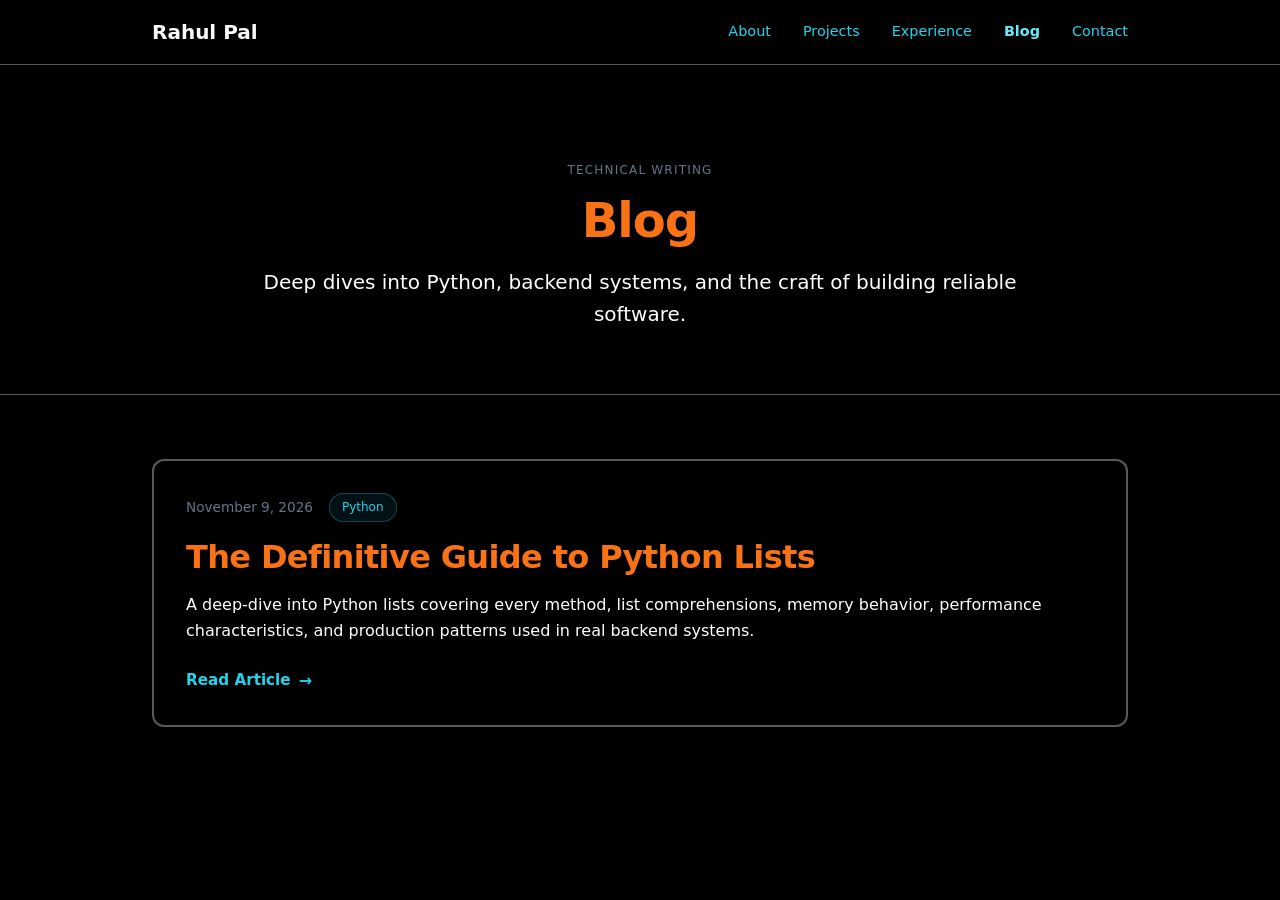
==== blog.html @ 5ddc8ff9 "Initial commit: pure HTML/CSS portfolio with comprehensive blog" ====
<!--
==============================================
FILE: blog.html
DESCRIPTION: Blog listing page matching the main site design
==============================================
-->
<!DOCTYPE html>
<html lang="en">
<head>
  <meta charset="UTF-8">
  <meta name="viewport" content="width=device-width, initial-scale=1.0">
  <meta name="description" content="Technical articles on Python, backend development, and software engineering by Rahul Pal">
  <title>Blog | Rahul Pal</title>
  <link rel="stylesheet" href="style.css">
</head>
<body>
  
  <!-- ============================================
       NAVIGATION BAR (Same as index.html)
       ============================================ -->
  <header class="main-header">
    <nav class="nav-container">
      <div class="logo">Rahul Pal</div>
      <div class="nav-links">
        <a href="index.html">About</a>
        <a href="index.html#projects">Projects</a>
        <a href="index.html#experience">Experience</a>
        <a href="blog.html" class="active">Blog</a>
        <a href="index.html#contact">Contact</a>
      </div>
    </nav>
  </header>

  <!-- ============================================
       BLOG HEADER SECTION
       ============================================ -->
  <section class="blog-hero">
    <div class="blog-hero-content">
      <p class="section-label">Technical Writing</p>
      <h1 class="blog-title">Blog</h1>
      <p class="blog-subtitle">
        Deep dives into Python, backend systems, and the craft of building reliable software.
      </p>
    </div>
  </section>

  <!-- ============================================
       BLOG POSTS LIST
       ============================================ -->
  <div class="main-content">
    <section class="blog-section">
      
      <!-- Blog Post Card 1 -->
      <a href="blog/blog-lists.html" class="blog-card-link">
        <article class="card blog-card">
          <div class="blog-card-content">
            <div class="blog-card-meta">
              <span class="blog-date">November 9, 2026</span>
              <span class="blog-category">Python</span>
            </div>
            
            <h2 class="blog-card-title">The Definitive Guide to Python Lists</h2>
            
            <p class="blog-card-desc">
              A deep-dive into Python lists covering every method, list comprehensions, 
              memory behavior, performance characteristics, and production patterns used 
              in real backend systems.
            </p>
            
            <div class="blog-card-footer">
              <span class="read-more">Read Article</span>
              <span class="arrow">→</span>
            </div>
          </div>
        </article>
      </a>

      <!-- Future Blog Post Card (Template) -->
      <!--
      <a href="blog/future-post.html" class="blog-card-link">
        <article class="card blog-card">
          <div class="blog-card-content">
            <div class="blog-card-meta">
              <span class="blog-date">Date</span>
              <span class="blog-category">Category</span>
            </div>
            
            <h2 class="blog-card-title">Post Title</h2>
            
            <p class="blog-card-desc">
              Description of the blog post.
            </p>
            
            <div class="blog-card-footer">
              <span class="read-more">Read Article</span>
              <span class="arrow">→</span>
            </div>
          </div>
        </article>
      </a>
      -->

    </section>
  </div>

  <script src="script.js"></script>
</body>
</html>
---- style.css ----
/*
==============================================
FILE: style.css
DESCRIPTION: White text, centered quote, tangerine headers, cyan featured label
==============================================
*/

:root {
  --color-tangerine: #F97316;
  --color-tangerine-light: #FB923C;
  --color-primary: #F8FAFC;
  --color-secondary: #CBD5E1;
  --color-tertiary: #94A3B8;
  --color-muted: #64748B;
  --color-cyan: #22D3EE;
  --color-cyan-light: #67E8F9;
  
  /* PITCH BLACK & BOLDER WHITE BORDERS */
  --bg-dark: #000000;
  --border-white: rgba(255, 255, 255, 0.35);
  --border-white-hover: var(--color-tangerine);
}

* { 
  box-sizing: border-box; 
  margin: 0; 
  padding: 0; 
}

body {
  background: var(--bg-dark);
  color: #FFFFFF; /* Pure white text */
  font-family: system-ui, -apple-system, BlinkMacSystemFont, 'Segoe UI', Roboto, sans-serif;
  line-height: 1.6;
  overflow-x: hidden;
  overflow-wrap: break-word;
}

html { scroll-behavior: smooth; }

a { text-decoration: none; transition: all 0.2s ease; }

/* ============================================
   NAVIGATION BAR
   ============================================ */
.main-header {
  position: sticky;
  top: 0;
  background: rgba(0, 0, 0, 0.9);
  backdrop-filter: blur(12px);
  -webkit-backdrop-filter: blur(12px);
  border-bottom: 1px solid var(--border-white);
  z-index: 1000;
  padding: 1rem 0;
}

.nav-container {
  max-width: 64rem;
  margin: 0 auto;
  padding: 0 1.5rem;
  display: flex;
  justify-content: space-between;
  align-items: center;
}

.logo {
  font-size: 1.25rem;
  font-weight: 700;
  color: var(--color-primary);
}

.nav-links {
  display: flex;
  gap: 2rem;
}

.nav-links a {
  color: var(--color-cyan);
  font-size: 0.9rem;
  font-weight: 500;
}

.nav-links a:hover {
  color: var(--color-cyan-light);
}

/* ============================================
   LANDING SECTION
   ============================================ */
.landing-section {
  min-height: 100svh;
  min-height: 100vh;
  display: flex;
  flex-direction: column;
  align-items: center;
  justify-content: center;
  gap: 3.5rem;
  padding: 4rem 1.5rem;
}

.hero-content { 
  text-align: center; 
  max-width: 56rem; 
  margin: 0 auto; 
}

.hero-title {
  font-size: clamp(2.5rem, 8vw, 6rem);
  font-weight: 700;
  letter-spacing: -0.02em;
  margin-bottom: 1.5rem;
  color: var(--color-tangerine);
  line-height: 1.1;
}

.hero-subtitle {
  font-size: clamp(1.1rem, 3vw, 1.5rem);
  color: #FFFFFF; /* White text */
  font-weight: 300;
  letter-spacing: -0.02em;
}

/* CENTERED QUOTE - NO BACKGROUND */
.quote-container {
  max-width: 48rem;
  margin: 0 auto;
  display: flex;
  flex-direction: column;
  align-items: center;
  gap: 2.5rem;
  width: 100%;
}

.quote-block {
  max-width: 36rem;
  margin: 0 auto;
  border-left: 3px solid var(--color-tangerine);
  padding: 1rem 1.5rem;
  text-align: left;
  /* No background - transparent */
  border-radius: 0;
}

.quote-text {
  font-size: clamp(1rem, 2.5vw, 1.25rem);
  color: #FFFFFF; /* White text */
  line-height: 1.6;
  font-weight: 300;
  font-style: italic;
}

.quote-author {
  font-size: 0.875rem;
  color: var(--color-muted);
  margin-top: 0.75rem;
  font-style: normal;
  letter-spacing: 0.02em;
}

.animated-arrow { animation: bounce-slow 2s ease-in-out infinite; }
.arrow-icon { width: 2rem; height: 2rem; color: var(--color-tangerine); transition: color 0.2s ease; }
.animated-arrow:hover .arrow-icon { color: var(--color-tangerine-light); }

@keyframes bounce-slow {
  0%, 100% { transform: translateY(0); }
  50% { transform: translateY(8px); }
}

/* ============================================
   MAIN CONTENT LAYOUT
   ============================================ */
.main-content {
  max-width: 64rem;
  margin: 0 auto;
  padding: 0 1.5rem;
  width: 100%;
}

.section-block {
  padding-top: 3rem;
  padding-bottom: 5rem;
  border-bottom: 1px solid var(--border-white);
}

.section-label {
  font-size: 0.75rem;
  text-transform: uppercase;
  letter-spacing: 0.1em;
  color: var(--color-muted);
  margin-bottom: 0.75rem;
  font-weight: 500;
}

.section-heading {
  font-size: clamp(1.75rem, 4vw, 2.25rem);
  font-weight: 700;
  margin-bottom: 2rem;
  letter-spacing: -0.02em;
  color: #FFFFFF; /* White heading */
}

.section-intro {
  color: #FFFFFF; /* White text */
  margin-bottom: 3rem;
  max-width: 42rem;
  line-height: 1.6;
}

/* ============================================
   CARDS (Bolder White Borders, Tangerine on Hover)
   ============================================ */
.expertise-grid, .achievements-grid {
  display: grid;
  grid-template-columns: 1fr;
  gap: 1.5rem;
}

.card {
  background: #000000;
  border: 2px solid var(--border-white);
  border-radius: 0.75rem;
  padding: 2rem;
  transition: all 0.3s ease;
}

.card:hover {
  border-color: var(--border-white-hover);
  transform: translateY(-2px);
}

/* EXPERTISE CARD HEADERS IN TANGERINE */
.card-title {
  font-weight: 600;
  font-size: 1.125rem;
  margin-bottom: 0.75rem;
  color: var(--color-tangerine); /* Tangerine color */
}

.card-text {
  color: #FFFFFF; /* White text */
  font-size: 0.9rem;
  line-height: 1.6;
}

/* ============================================
   FEATURED PROJECT
   ============================================ */
.featured-project { margin-bottom: 2rem; }
.card-inner { padding: 2rem; }

/* FEATURED LABEL IN CYAN */
.featured-label {
  font-size: 0.75rem;
  text-transform: uppercase;
  letter-spacing: 0.1em;
  color: var(--color-cyan); /* Cyan color */
  margin-bottom: 1rem;
  font-weight: 600;
}

/* FEATURED TITLE IN TANGERINE */
.featured-title {
  font-size: clamp(1.5rem, 4vw, 1.875rem);
  font-weight: 700;
  margin-bottom: 1.25rem;
  letter-spacing: -0.02em;
  color: var(--color-tangerine); /* Tangerine color */
}

.featured-desc {
  color: #FFFFFF; /* White text */
  margin-bottom: 2rem;
  line-height: 1.6;
}

.text-secondary { color: #FFFFFF; }

.feature-list {
  display: grid;
  grid-template-columns: 1fr;
  gap: 1rem;
  margin-bottom: 2.5rem;
  font-size: 0.9rem;
  color: #FFFFFF; /* White text */
  list-style: none;
}

.bullet { color: var(--color-tangerine); font-weight: 700; margin-right: 0.5rem; }

/* ============================================
   TECH TAGS (CYAN PILL STYLE)
   ============================================ */
.tech-tags {
  display: flex;
  flex-wrap: wrap;
  gap: 0.5rem;
  margin-bottom: 2rem;
}

.tag {
  padding: 0.4rem 1rem;
  background: rgba(34, 211, 238, 0.08);
  color: var(--color-cyan);
  font-size: 0.8rem;
  font-weight: 500;
  border-radius: 9999px;
  border: 1px solid rgba(34, 211, 238, 0.3);
  transition: all 0.2s ease;
}

.tag:hover {
  background: rgba(34, 211, 238, 0.15);
  border-color: var(--color-cyan);
}

/* ============================================
   BUTTONS
   ============================================ */
.btn {
  display: inline-flex;
  align-items: center;
  justify-content: center;
  padding: 0.75rem 1.5rem;
  border-radius: 0.5rem;
  font-weight: 600;
  font-size: 0.9rem;
  transition: all 0.2s ease;
  text-align: center;
}

.btn-primary {
  background: var(--color-tangerine);
  color: #000000;
  border: 2px solid var(--color-tangerine);
}

.btn-primary:hover {
  background: var(--color-tangerine-light);
  border-color: var(--color-tangerine-light);
  color: #000000;
}

.btn-secondary {
  border: 2px solid var(--border-white);
  color: #FFFFFF; /* White text */
  background: transparent;
}

.btn-secondary:hover {
  border-color: var(--border-white-hover);
  color: #FFFFFF;
}

.project-links { display: flex; gap: 1rem; flex-wrap: wrap; }

/* ============================================
   EXPERIENCE
   ============================================ */
.experience-list { display: flex; flex-direction: column; gap: 3rem; }

.experience-item {
  display: grid;
  grid-template-columns: 1fr;
  gap: 1rem;
}

.experience-meta { 
  grid-column: span 1; 
  padding-bottom: 1rem;
  border-bottom: 1px solid var(--border-white);
}

.meta-date { font-size: 0.9rem; color: #FFFFFF; font-weight: 600; }
.meta-location { font-size: 0.85rem; color: var(--color-muted); margin-top: 0.25rem; }

.job-title { font-weight: 700; font-size: 1.25rem; margin-bottom: 0.25rem; color: var(--color-tangerine); }
.company-name { font-size: 0.95rem; color: #FFFFFF; margin-bottom: 1rem; font-weight: 500; }
.job-desc { color: #FFFFFF; font-size: 0.9rem; line-height: 1.6; margin-bottom: 1rem; }

/* ============================================
   ACHIEVEMENTS
   ============================================ */
.achievement-card { text-align: center; }

.achievement-stat {
  font-size: clamp(2.5rem, 6vw, 3.5rem);
  font-weight: 700;
  color: var(--color-tangerine);
  margin-bottom: 0.5rem;
  letter-spacing: -0.02em;
}

.achievement-desc { font-size: 0.9rem; color: #FFFFFF; line-height: 1.5; }

/* ============================================
   CTA SECTION
   ============================================ */
.cta-section { text-align: center; margin-bottom: 2rem; border-bottom: none; }

.cta-links {
  display: flex;
  gap: 1rem;
  justify-content: center;
  flex-wrap: wrap;
  margin-bottom: 2rem;
}

.contact-info { font-size: 0.9rem; color: var(--color-muted); margin-top: 2rem; }

/* ============================================
   RESPONSIVE BREAKPOINTS
   ============================================ */

@media (min-width: 768px) {
  .expertise-grid { grid-template-columns: repeat(3, 1fr); }
  .achievements-grid { grid-template-columns: repeat(2, 1fr); }
  .feature-list { grid-template-columns: repeat(2, 1fr); }
  
  .experience-item { 
    grid-template-columns: 1fr 3fr; 
    gap: 2rem;
  }
  .experience-meta { 
    border-bottom: none; 
    padding-bottom: 0;
  }
  
  .card-inner { padding: 3rem; }
  .section-block { padding-top: 5rem; padding-bottom: 7rem; }
}

@media (max-width: 480px) {
  .nav-container { flex-direction: column; gap: 1rem; }
  .nav-links { gap: 1rem; flex-wrap: wrap; justify-content: center; }
  
  .landing-section { gap: 2.5rem; padding: 3rem 1rem; }
  .main-content { padding: 0 1rem; }
  
  .card { padding: 1.5rem; }
  .card-inner { padding: 1.5rem; }
  
  .quote-block { 
    max-width: 100%; 
    padding: 0.75rem 1rem;
  }
  
  .project-links { flex-direction: column; width: 100%; }
  .btn { width: 100%; }
  
  .cta-links { flex-direction: column; width: 100%; }
}

/* ============================================
   BLOG PAGE STYLES
   ============================================ */

/* Blog Hero Section */
.blog-hero {
  padding: 6rem 1.5rem 4rem;
  text-align: center;
  border-bottom: 1px solid var(--border-white);
}

.blog-hero-content {
  max-width: 48rem;
  margin: 0 auto;
}

.blog-title {
  font-size: clamp(2.5rem, 6vw, 4rem);
  font-weight: 700;
  color: var(--color-tangerine);
  margin-bottom: 1rem;
  letter-spacing: -0.02em;
}

.blog-subtitle {
  font-size: clamp(1rem, 2.5vw, 1.25rem);
  color: #FFFFFF;
  font-weight: 300;
  line-height: 1.6;
}

/* Blog Section */
.blog-section {
  padding: 4rem 0;
}

/* Blog Card Link (removes default link styling) */
.blog-card-link {
  text-decoration: none;
  color: inherit;
  display: block;
  margin-bottom: 2rem;
}

.blog-card-link:last-child {
  margin-bottom: 0;
}

/* Blog Card */
.blog-card {
  cursor: pointer;
}

.blog-card-content {
  display: flex;
  flex-direction: column;
  gap: 1rem;
}

/* Blog Card Meta (Date + Category) */
.blog-card-meta {
  display: flex;
  align-items: center;
  gap: 1rem;
  flex-wrap: wrap;
}

.blog-date {
  font-size: 0.85rem;
  color: var(--color-muted);
  font-weight: 500;
}

.blog-category {
  padding: 0.25rem 0.75rem;
  background: rgba(34, 211, 238, 0.08);
  color: var(--color-cyan);
  font-size: 0.75rem;
  font-weight: 500;
  border-radius: 9999px;
  border: 1px solid rgba(34, 211, 238, 0.3);
}

/* Blog Card Title */
.blog-card-title {
  font-size: clamp(1.5rem, 3.5vw, 2rem);
  font-weight: 700;
  color: var(--color-tangerine);
  letter-spacing: -0.02em;
  line-height: 1.2;
  transition: color 0.2s ease;
}

.blog-card:hover .blog-card-title {
  color: var(--color-tangerine-light);
}

/* Blog Card Description */
.blog-card-desc {
  font-size: 1rem;
  color: #FFFFFF;
  line-height: 1.6;
}

/* Blog Card Footer */
.blog-card-footer {
  display: flex;
  align-items: center;
  gap: 0.5rem;
  margin-top: 0.5rem;
}

.read-more {
  color: var(--color-cyan);
  font-weight: 600;
  font-size: 0.95rem;
  transition: color 0.2s ease;
}

.blog-card:hover .read-more {
  color: var(--color-cyan-light);
}

.blog-card-footer .arrow {
  color: var(--color-cyan);
  font-weight: 700;
  transition: transform 0.2s ease, color 0.2s ease;
}

.blog-card:hover .blog-card-footer .arrow {
  color: var(--color-cyan-light);
  transform: translateX(4px);
}

/* Active nav link */
.nav-links a.active {
  color: var(--color-cyan-light);
  font-weight: 600;
}

/* Responsive adjustments for blog */
@media (max-width: 480px) {
  .blog-hero {
    padding: 4rem 1rem 3rem;
  }
  
  .blog-section {
    padding: 3rem 0;
  }
  
  .blog-card {
    padding: 1.5rem;
  }
  
  .blog-card-meta {
    gap: 0.75rem;
  }
}
/* ============================================
   BLOG POST SPECIFIC STYLES
   ============================================ */

/* Smaller blog title */
.blog-title {
  font-size: clamp(2rem, 5vw, 3rem);
  font-weight: 700;
  color: var(--color-tangerine);
  margin-bottom: 1rem;
  letter-spacing: -0.02em;
  line-height: 1.2;
}

/* Table of Contents - cyan, no underline */
.toc-list {
  list-style: none;
  padding: 0;
  margin: 1.5rem 0;
  display: flex;
  flex-direction: column;
  gap: 0.75rem;
}

.toc-list li {
  padding-left: 1rem;
  border-left: 2px solid var(--border-white);
  transition: border-color 0.2s ease;
}

.toc-list li:hover {
  border-left-color: var(--color-cyan);
}

.toc-list a {
  color: var(--color-cyan);
  text-decoration: none;
  font-size: 0.95rem;
  font-weight: 500;
  transition: color 0.2s ease;
}

.toc-list a:hover {
  color: var(--color-cyan-light);
}

/* Horizontal rules with gap on both sides */
.prose hr {
  border: none;
  border-top: 1px solid var(--border-white);
  margin: 3rem 2rem;
}

@media (max-width: 480px) {
  .prose hr {
    margin: 2rem 1rem;
  }
}

/* ============================================
   ENHANCED SPACING FOR BLOCKQUOTES & TABLES
   ============================================ */

/* Blockquotes - more breathing room */
.prose blockquote {
  border-left: 3px solid var(--color-tangerine);
  padding: 1.25rem 1.5rem;
  margin: 2.5rem 0;
  color: var(--color-tertiary);
  font-style: italic;
  background: rgba(249, 115, 22, 0.03);
  border-radius: 0 0.5rem 0.5rem 0;
}

.prose blockquote p {
  margin-bottom: 0;
}

.prose blockquote strong {
  color: var(--color-tangerine);
  font-style: normal;
}

/* Enhanced table spacing and borders */
.prose table {
  width: 100%;
  border-collapse: collapse;
  margin: 2.5rem 0;
  font-size: 0.9rem;
  border: 2px solid var(--border-white);
  border-radius: 0.5rem;
  overflow: hidden;
  box-shadow: 0 2px 8px rgba(0, 0, 0, 0.2);
}

.prose th {
  background: rgba(249, 115, 22, 0.08);
  color: var(--color-tangerine);
  padding: 1rem 1.25rem;
  text-align: left;
  border: 1px solid var(--border-white);
  font-weight: 600;
  font-size: 0.85rem;
  text-transform: uppercase;
  letter-spacing: 0.05em;
}

.prose td {
  padding: 0.875rem 1.25rem;
  border: 1px solid var(--border-white);
  color: #FFFFFF;
  line-height: 1.5;
}

.prose tr:nth-child(even) td {
  background: rgba(255, 255, 255, 0.02);
}

.prose tr:hover td {
  background: rgba(249, 115, 22, 0.03);
}

/* ============================================
   SYNTAX HIGHLIGHTING (VSCode Python Theme)
   ============================================ */

/* Code blocks - card style */
.prose pre {
  background: #1E1E1E; /* VSCode dark background */
  border: 2px solid var(--border-white);
  border-left: 4px solid var(--color-tangerine);
  border-radius: 0.5rem;
  padding: 1.5rem;
  margin: 2rem 0;
  overflow-x: auto;
  box-shadow: 0 4px 12px rgba(0, 0, 0, 0.4);
}

.prose pre code {
  color: #D4D4D4; /* Default text color */
  background: transparent;
  padding: 0;
  border: none;
  font-size: 0.875rem;
  line-height: 1.7;
  font-family: 'Courier New', 'Monaco', 'Consolas', monospace;
}

/* Inline code */
.prose code {
  color: var(--color-cyan);
  background: rgba(34, 211, 238, 0.08);
  padding: 0.2rem 0.5rem;
  border-radius: 0.25rem;
  font-size: 0.875em;
  font-family: 'Courier New', 'Monaco', 'Consolas', monospace;
  border: 1px solid rgba(34, 211, 238, 0.2);
}

/* Syntax highlighting colors (VSCode Python theme) */
.hljs-comment,
.hljs-quote {
  color: #6A9955; /* Green for comments */
  font-style: italic;
}

.hljs-keyword,
.hljs-selector-tag,
.hljs-literal,
.hljs-type {
  color: #569CD6; /* Blue for keywords (if, for, def, class, etc.) */
}

.hljs-function,
.hljs-title,
.hljs-section {
  color: #DCDCAA; /* Yellow for function names */
}

.hljs-string,
.hljs-doctag {
  color: #CE9178; /* Orange for strings */
}

.hljs-number,
.hljs-literal {
  color: #B5CEA8; /* Light green for numbers */
}

.hljs-built_in {
  color: #4EC9B0; /* Teal for built-in functions (print, len, etc.) */
}

.hljs-variable,
.hljs-template-variable {
  color: #9CDCFE; /* Light blue for variables */
}

.hljs-attr,
.hljs-attribute {
  color: #9CDCFE; /* Light blue for attributes */
}

.hljs-symbol,
.hljs-bullet {
  color: #D7BA7D; /* Gold for symbols */
}

.hljs-meta {
  color: #9B9B9B; /* Gray for meta information */
}

.hljs-params {
  color: #9CDCFE; /* Light blue for parameters */
}

/* Email icon link */
.email-icon-link {
  display: inline-flex;
  align-items: center;
  justify-content: center;
  width: 3.5rem;
  height: 3.5rem;
  margin-top: 1.5rem;
  color: var(--color-tangerine);
  background: rgba(249, 115, 22, 0.08);
  border: 2px solid var(--color-tangerine);
  border-radius: 50%;
  transition: all 0.3s ease;
}

.email-icon-link:hover {
  background: var(--color-tangerine);
  color: #000000;
  transform: translateY(-2px);
  box-shadow: 0 4px 12px rgba(249, 115, 22, 0.3);
}

.email-icon {
  width: 1.5rem;
  height: 1.5rem;
}

/* Responsive adjustments */
@media (max-width: 768px) {
  .prose table {
    font-size: 0.8rem;
  }
  
  .prose th,
  .prose td {
    padding: 0.625rem 0.875rem;
  }
  
  .prose pre {
    padding: 1rem;
    font-size: 0.8rem;
  }
  
  .prose blockquote {
    padding: 1rem 1.25rem;
    margin: 2rem 0;
  }
}
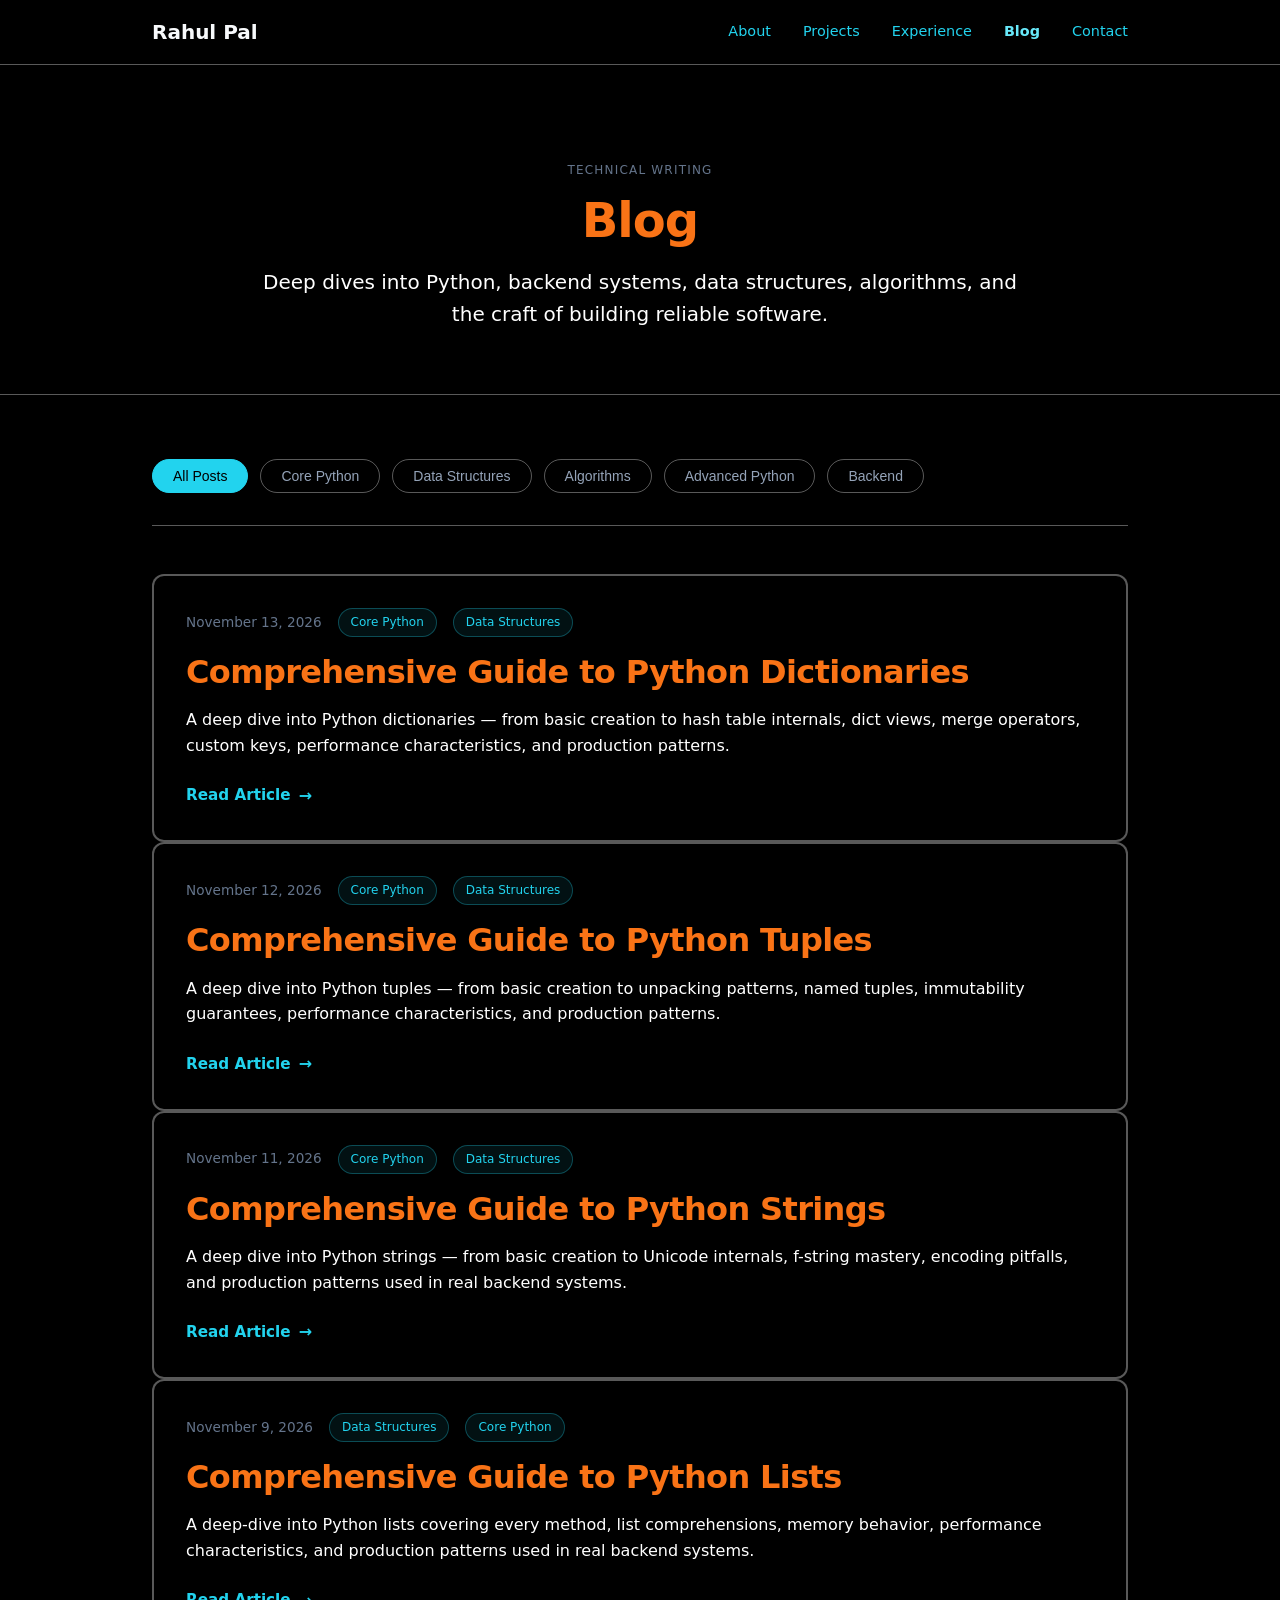
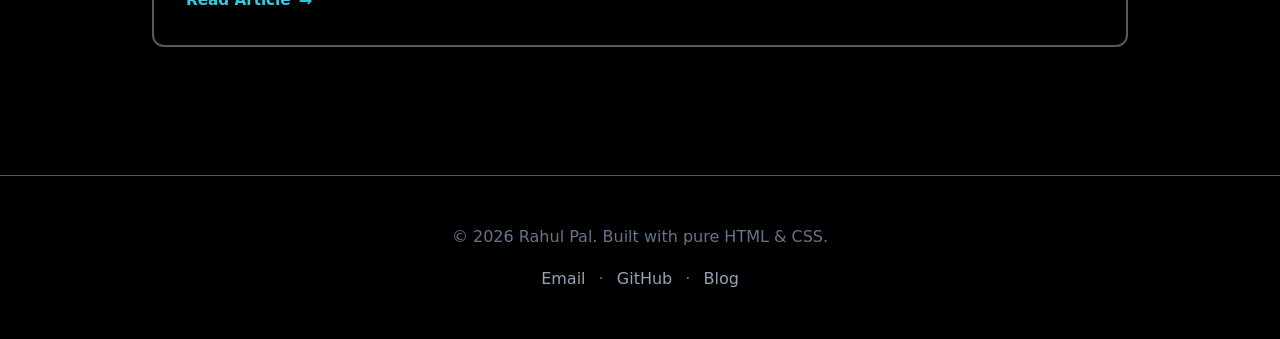
==== commit ef1fa620: "feat: add comprehensive guides for Strings, Tuples, and Dictionaries; update blog index and homepage" ====
--- a/blog.html
+++ b/blog.html
@@ -1,7 +1,7 @@
 <!--
 ==============================================
 FILE: blog.html
-DESCRIPTION: Blog listing page matching the main site design
+DESCRIPTION: Blog listing with category filters
 ==============================================
 -->
 <!DOCTYPE html>
@@ -9,14 +9,14 @@
 <head>
   <meta charset="UTF-8">
   <meta name="viewport" content="width=device-width, initial-scale=1.0">
-  <meta name="description" content="Technical articles on Python, backend development, and software engineering by Rahul Pal">
+  <meta name="description" content="Technical articles on Python, backend development, data structures, and algorithms by Rahul Pal">
   <title>Blog | Rahul Pal</title>
   <link rel="stylesheet" href="style.css">
 </head>
 <body>
   
   <!-- ============================================
-       NAVIGATION BAR (Same as index.html)
+       NAVIGATION BAR
        ============================================ -->
   <header class="main-header">
     <nav class="nav-container">
@@ -39,70 +39,153 @@
       <p class="section-label">Technical Writing</p>
       <h1 class="blog-title">Blog</h1>
       <p class="blog-subtitle">
-        Deep dives into Python, backend systems, and the craft of building reliable software.
+        Deep dives into Python, backend systems, data structures, algorithms, and the craft of building reliable software.
       </p>
     </div>
   </section>
 
   <!-- ============================================
-       BLOG POSTS LIST
+       CATEGORY FILTERS
        ============================================ -->
   <div class="main-content">
     <section class="blog-section">
       
-      <!-- Blog Post Card 1 -->
-      <a href="blog/blog-lists.html" class="blog-card-link">
-        <article class="card blog-card">
-          <div class="blog-card-content">
-            <div class="blog-card-meta">
-              <span class="blog-date">November 9, 2026</span>
-              <span class="blog-category">Python</span>
+      <!-- Category Filter Buttons -->
+      <div class="category-filter">
+        <button class="filter-btn active" data-category="all">All Posts</button>
+        <button class="filter-btn" data-category="core-python">Core Python</button>
+        <button class="filter-btn" data-category="data-structures">Data Structures</button>
+        <button class="filter-btn" data-category="algorithms">Algorithms</button>
+        <button class="filter-btn" data-category="advanced-python">Advanced Python</button>
+        <button class="filter-btn" data-category="backend">Backend</button>
+      </div>
+
+      <!-- ============================================
+           BLOG POSTS LIST
+           ============================================ -->
+      <div class="blog-list" id="blog-list">
+        
+        <!-- Blog Post 1: Dictionaries -->
+        <article class="card blog-card" data-categories="core-python data-structures">
+          <a href="blog/blog-dictionaries.html" class="blog-card-link">
+            <div class="blog-card-content">
+              <div class="blog-card-meta">
+                <span class="blog-date">November 13, 2026</span>
+                <span class="blog-category">Core Python</span>
+                <span class="blog-category">Data Structures</span>
+              </div>
+              <h2 class="blog-card-title">Comprehensive Guide to Python Dictionaries</h2>
+              <p class="blog-card-desc">
+                A deep dive into Python dictionaries — from basic creation to hash table internals, 
+                dict views, merge operators, custom keys, performance characteristics, and production patterns.
+              </p>
+              <div class="blog-card-footer">
+                <span class="read-more">Read Article</span>
+                <span class="arrow">→</span>
+              </div>
             </div>
-            
-            <h2 class="blog-card-title">The Definitive Guide to Python Lists</h2>
-            
-            <p class="blog-card-desc">
-              A deep-dive into Python lists covering every method, list comprehensions, 
-              memory behavior, performance characteristics, and production patterns used 
-              in real backend systems.
-            </p>
-            
-            <div class="blog-card-footer">
-              <span class="read-more">Read Article</span>
-              <span class="arrow">→</span>
+          </a>
+        </article>
+
+        <!-- Blog Post 2: Tuples -->
+        <article class="card blog-card" data-categories="core-python data-structures">
+          <a href="blog/blog-tuples.html" class="blog-card-link">
+            <div class="blog-card-content">
+              <div class="blog-card-meta">
+                <span class="blog-date">November 12, 2026</span>
+                <span class="blog-category">Core Python</span>
+                <span class="blog-category">Data Structures</span>
+              </div>
+              <h2 class="blog-card-title">Comprehensive Guide to Python Tuples</h2>
+              <p class="blog-card-desc">
+                A deep dive into Python tuples — from basic creation to unpacking patterns, named tuples, 
+                immutability guarantees, performance characteristics, and production patterns.
+              </p>
+              <div class="blog-card-footer">
+                <span class="read-more">Read Article</span>
+                <span class="arrow">→</span>
+              </div>
             </div>
-          </div>
+          </a>
         </article>
-      </a>
 
-      <!-- Future Blog Post Card (Template) -->
-      <!--
-      <a href="blog/future-post.html" class="blog-card-link">
-        <article class="card blog-card">
-          <div class="blog-card-content">
-            <div class="blog-card-meta">
-              <span class="blog-date">Date</span>
-              <span class="blog-category">Category</span>
+        <!-- Blog Post 3: Strings -->
+        <article class="card blog-card" data-categories="core-python data-structures">
+          <a href="blog/blog-strings.html" class="blog-card-link">
+            <div class="blog-card-content">
+              <div class="blog-card-meta">
+                <span class="blog-date">November 11, 2026</span>
+                <span class="blog-category">Core Python</span>
+                <span class="blog-category">Data Structures</span>
+              </div>
+              <h2 class="blog-card-title">Comprehensive Guide to Python Strings</h2>
+              <p class="blog-card-desc">
+                A deep dive into Python strings — from basic creation to Unicode internals, f-string mastery, 
+                encoding pitfalls, and production patterns used in real backend systems.
+              </p>
+              <div class="blog-card-footer">
+                <span class="read-more">Read Article</span>
+                <span class="arrow">→</span>
+              </div>
             </div>
-            
-            <h2 class="blog-card-title">Post Title</h2>
-            
-            <p class="blog-card-desc">
-              Description of the blog post.
-            </p>
-            
-            <div class="blog-card-footer">
-              <span class="read-more">Read Article</span>
-              <span class="arrow">→</span>
+          </a>
+        </article>
+
+        <!-- Blog Post 4: Lists -->
+        <article class="card blog-card" data-categories="data-structures core-python">
+          <a href="blog/blog-lists.html" class="blog-card-link">
+            <div class="blog-card-content">
+              <div class="blog-card-meta">
+                <span class="blog-date">November 9, 2026</span>
+                <span class="blog-category">Data Structures</span>
+                <span class="blog-category">Core Python</span>
+              </div>
+              <h2 class="blog-card-title">Comprehensive Guide to Python Lists</h2>
+              <p class="blog-card-desc">
+                A deep-dive into Python lists covering every method, list comprehensions, memory behavior, 
+                performance characteristics, and production patterns used in real backend systems.
+              </p>
+              <div class="blog-card-footer">
+                <span class="read-more">Read Article</span>
+                <span class="arrow">→</span>
+              </div>
             </div>
-          </div>
+          </a>
         </article>
-      </a>
-      -->
+
+      </div>
+
+      <!-- Empty State Message (shown when no posts match the filter) -->
+      <div class="empty-state" id="empty-state" style="display: none;">
+        <div class="empty-state-icon">📝</div>
+        <h3 class="empty-state-title">Coming Soon</h3>
+        <p class="empty-state-text">
+          I'm currently crafting in-depth articles for the 
+          <span class="empty-category-name">this</span> category. 
+          Quality takes time — check back in a few days for something worth reading.
+        </p>
+        <p class="empty-state-hint">
+          In the meantime, feel free to explore the other categories or 
+          <a href="mailto:rahul.r.pal@outlook.in" style="color: var(--color-cyan);">reach out</a> 
+          if there's a specific topic you'd like me to cover.
+        </p>
+      </div>
 
     </section>
   </div>
 
+  <!-- ============================================
+       FOOTER
+       ============================================ -->
+  <footer style="text-align: center; padding: 3rem 1.5rem; color: var(--color-muted); border-top: 1px solid var(--border-white); margin-top: 4rem;">
+    <p>&copy; 2026 Rahul Pal. Built with pure HTML & CSS.</p>
+    <p style="margin-top: 1rem;">
+      <a href="mailto:rahul.r.pal@outlook.in" style="color: var(--color-tertiary); margin: 0 0.5rem;">Email</a> · 
+      <a href="https://github.com/coderpal" target="_blank" rel="noopener" style="color: var(--color-tertiary); margin: 0 0.5rem;">GitHub</a> · 
+      <a href="blog.html" style="color: var(--color-tertiary); margin: 0 0.5rem;">Blog</a>
+    </p>
+  </footer>
+
   <script src="script.js"></script>
 </body>
 </html>
--- a/style.css
+++ b/style.css
@@ -871,4 +871,225 @@
     padding: 1rem 1.25rem;
     margin: 2rem 0;
   }
+}
+
+/* ============================================
+   CATEGORY FILTER BUTTONS
+   ============================================ */
+.category-filter {
+  display: flex;
+  flex-wrap: wrap;
+  gap: 0.75rem;
+  margin-bottom: 3rem;
+  padding-bottom: 2rem;
+  border-bottom: 1px solid var(--border-white);
+}
+
+.filter-btn {
+  padding: 0.5rem 1.25rem;
+  background: transparent;
+  color: var(--color-tertiary);
+  border: 1.5px solid var(--border-white);
+  border-radius: 9999px;
+  font-size: 0.875rem;
+  font-weight: 500;
+  cursor: pointer;
+  transition: all 0.2s ease;
+}
+
+.filter-btn:hover {
+  border-color: var(--color-cyan);
+  color: var(--color-cyan);
+}
+
+.filter-btn.active {
+  background: var(--color-cyan);
+  color: #000000;
+  border-color: var(--color-cyan);
+}
+
+/* ============================================
+   LATEST ARTICLES SECTION (for index.html)
+   ============================================ */
+.latest-articles {
+  margin-bottom: 2rem;
+}
+
+.latest-articles-grid {
+  display: grid;
+  grid-template-columns: 1fr;
+  gap: 1.5rem;
+}
+
+@media (min-width: 768px) {
+  .latest-articles-grid {
+    grid-template-columns: repeat(2, 1fr);
+  }
+}
+
+.latest-article-card {
+  background: #000000;
+  border: 2px solid var(--border-white);
+  border-radius: 0.75rem;
+  padding: 1.75rem;
+  transition: all 0.3s ease;
+  text-decoration: none;
+  color: inherit;
+  display: block;
+}
+
+.latest-article-card:hover {
+  border-color: var(--color-tangerine);
+  transform: translateY(-2px);
+}
+
+.latest-article-meta {
+  display: flex;
+  align-items: center;
+  gap: 0.75rem;
+  margin-bottom: 1rem;
+  flex-wrap: wrap;
+}
+
+.latest-article-date {
+  font-size: 0.8rem;
+  color: var(--color-muted);
+  font-weight: 500;
+}
+
+.latest-article-category {
+  padding: 0.2rem 0.6rem;
+  background: rgba(34, 211, 238, 0.08);
+  color: var(--color-cyan);
+  font-size: 0.7rem;
+  font-weight: 500;
+  border-radius: 9999px;
+  border: 1px solid rgba(34, 211, 238, 0.3);
+}
+
+.latest-article-title {
+  font-size: 1.25rem;
+  font-weight: 700;
+  color: var(--color-tangerine);
+  margin-bottom: 0.75rem;
+  letter-spacing: -0.02em;
+  line-height: 1.3;
+  transition: color 0.2s ease;
+}
+
+.latest-article-card:hover .latest-article-title {
+  color: var(--color-tangerine-light);
+}
+
+.latest-article-desc {
+  font-size: 0.9rem;
+  color: #FFFFFF;
+  line-height: 1.6;
+  margin-bottom: 1rem;
+}
+
+.latest-article-link {
+  color: var(--color-cyan);
+  font-weight: 600;
+  font-size: 0.9rem;
+  display: inline-flex;
+  align-items: center;
+  gap: 0.5rem;
+}
+
+.latest-article-link .arrow {
+  transition: transform 0.2s ease;
+}
+
+.latest-article-card:hover .latest-article-link .arrow {
+  transform: translateX(4px);
+}
+
+/* Responsive adjustments */
+@media (max-width: 480px) {
+  .category-filter {
+    gap: 0.5rem;
+  }
+  
+  .filter-btn {
+    padding: 0.4rem 1rem;
+    font-size: 0.8rem;
+  }
+}
+
+/* ============================================
+   EMPTY STATE (when no posts in a category)
+   ============================================ */
+.empty-state {
+  display: none; /* Hidden by default, shown via JS */
+  flex-direction: column;
+  align-items: center;
+  justify-content: center;
+  text-align: center;
+  padding: 4rem 2rem;
+  margin: 2rem 0;
+  background: #000000;
+  border: 2px dashed var(--border-white);
+  border-radius: 0.75rem;
+}
+
+.empty-state-icon {
+  font-size: 3rem;
+  margin-bottom: 1.5rem;
+  opacity: 0.8;
+}
+
+.empty-state-title {
+  font-size: 1.5rem;
+  font-weight: 700;
+  color: var(--color-tangerine);
+  margin-bottom: 1rem;
+  letter-spacing: -0.02em;
+}
+
+.empty-state-text {
+  font-size: 1rem;
+  color: #FFFFFF;
+  line-height: 1.7;
+  max-width: 32rem;
+  margin-bottom: 1rem;
+}
+
+.empty-category-name {
+  color: var(--color-cyan);
+  font-weight: 600;
+}
+
+.empty-state-hint {
+  font-size: 0.9rem;
+  color: var(--color-tertiary);
+  line-height: 1.6;
+  max-width: 28rem;
+  margin-top: 0.5rem;
+}
+
+.empty-state-hint a {
+  color: var(--color-cyan);
+  font-weight: 500;
+  text-decoration: underline;
+  text-underline-offset: 3px;
+}
+
+.empty-state-hint a:hover {
+  color: var(--color-cyan-light);
+}
+
+/* Responsive adjustments for empty state */
+@media (max-width: 480px) {
+  .empty-state {
+    padding: 3rem 1.5rem;
+  }
+  
+  .empty-state-title {
+    font-size: 1.25rem;
+  }
+  
+  .empty-state-text {
+    font-size: 0.95rem;
+  }
 }
